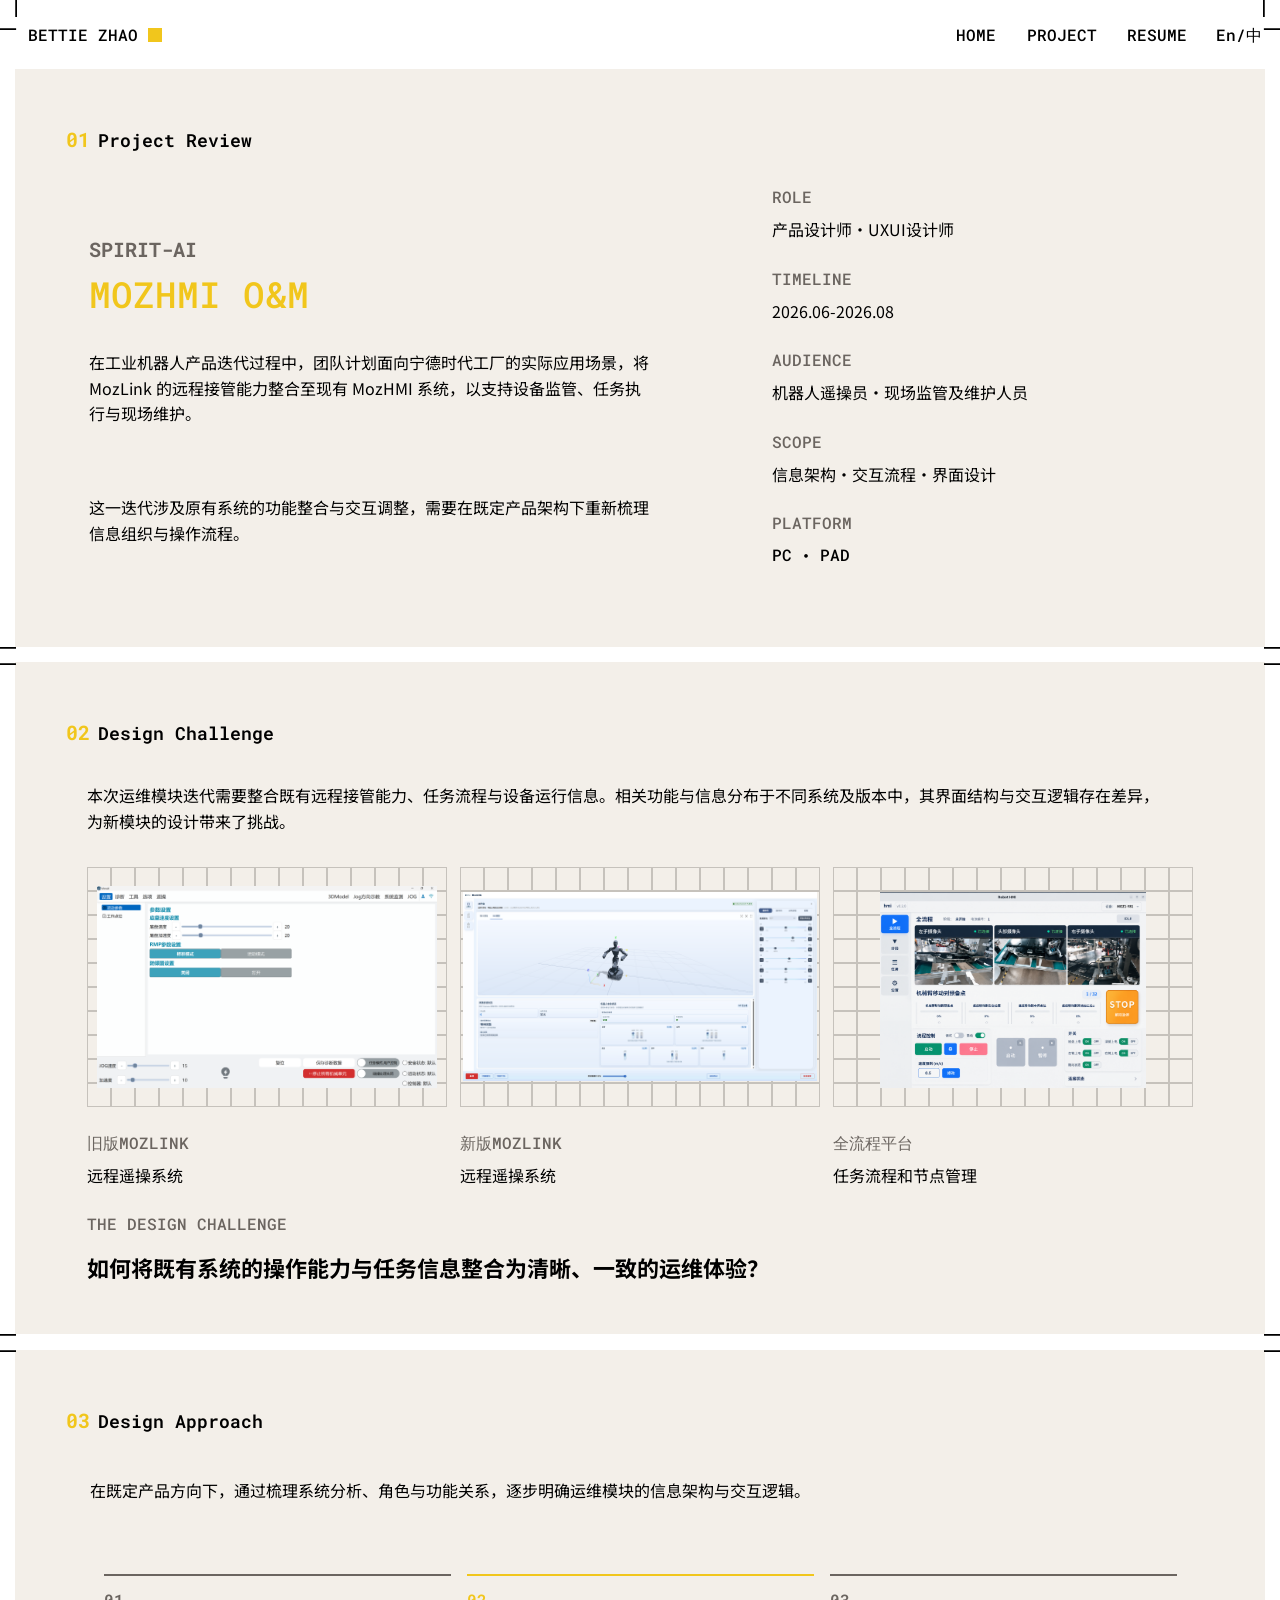
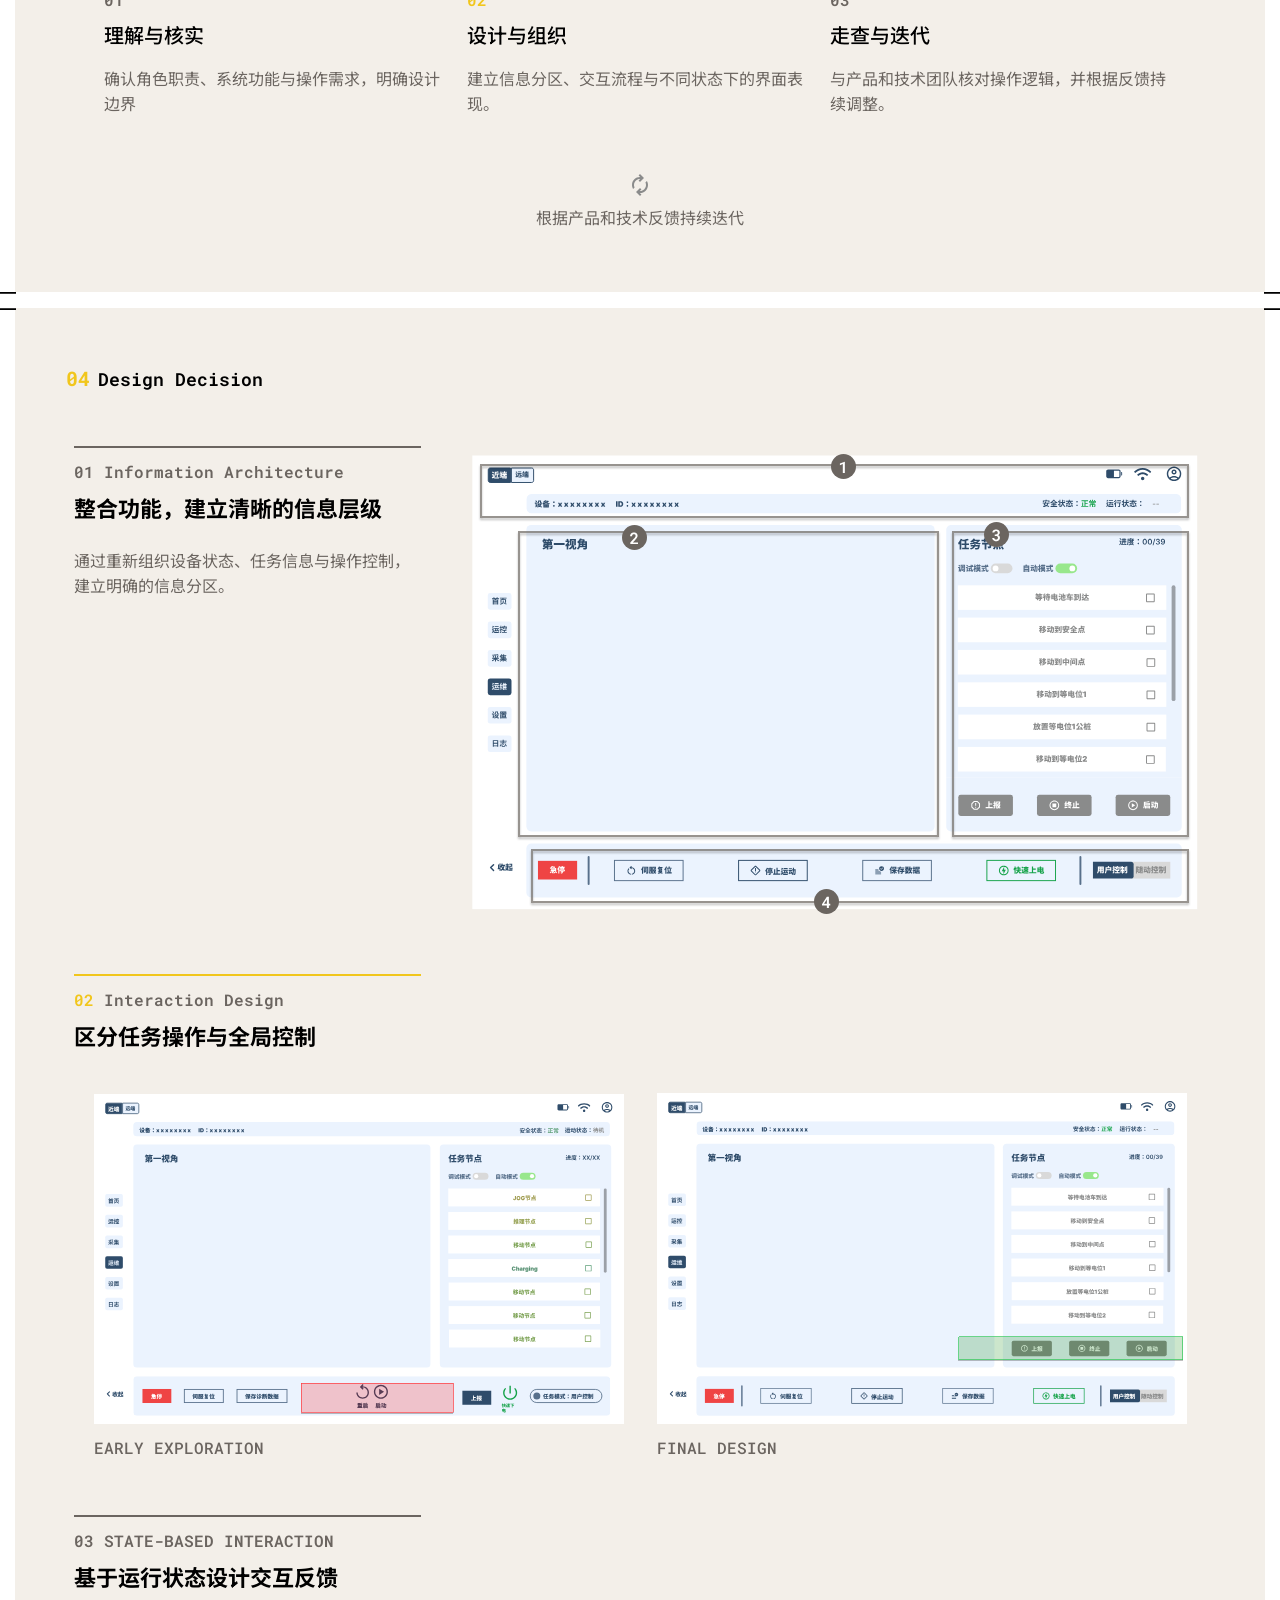
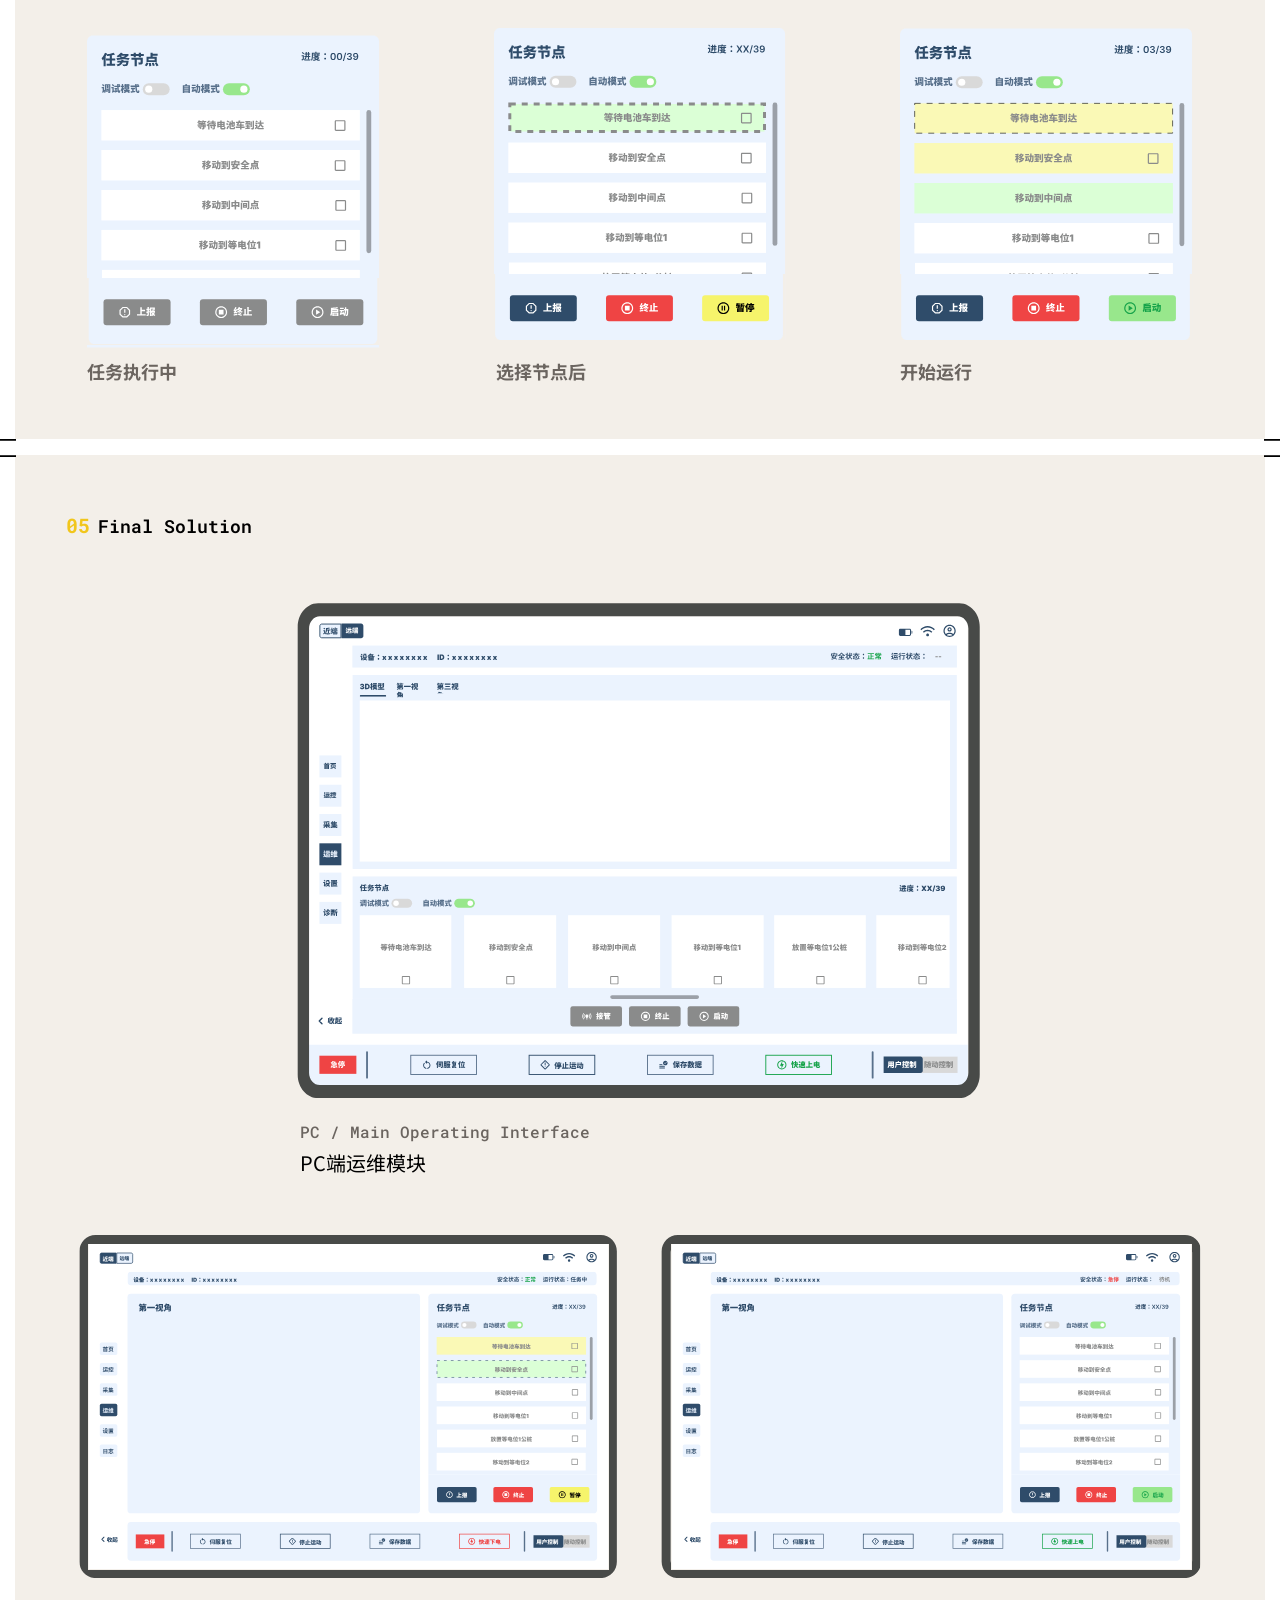
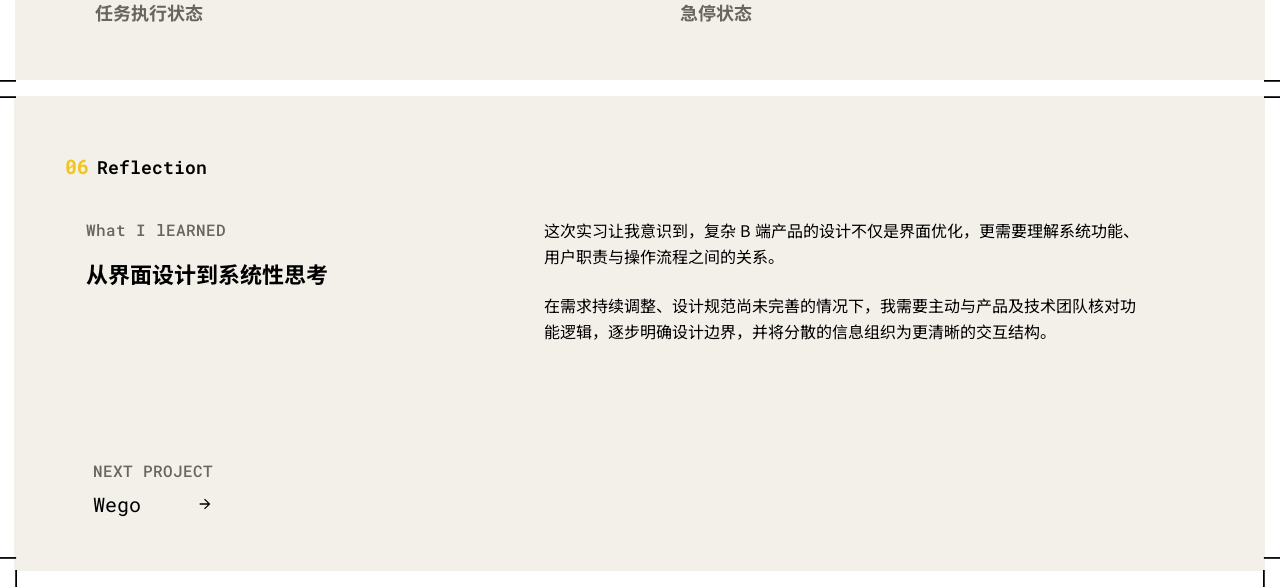
==== internship-case-zh.html @ 8022af0b "feat: publish portfolio v1 with case studies and resume" ====
<!doctype html>
<html lang="zh-CN">
  <head>
    <meta charset="utf-8">
    <meta name="viewport" content="width=device-width, initial-scale=1">
    <meta name="theme-color" content="#ffffff">
    <title>Internship Case — Bettie Zhao</title>
    <link rel="preconnect" href="https://fonts.googleapis.com">
    <link rel="preconnect" href="https://fonts.gstatic.com" crossorigin>
    <link href="https://fonts.googleapis.com/css2?family=Google+Sans+Flex:opsz,wght@18..144,600&family=Inter:wght@400;600;900&family=Noto+Sans+SC:wght@400;500;700&family=Roboto+Mono:wght@400;500;600;700&display=swap" rel="stylesheet">
    <link rel="stylesheet" href="css/tokens.css?v=2">
    <link rel="stylesheet" href="css/shared.css?v=6">
    <link rel="stylesheet" href="css/internship-case.css?v=2">
  </head>
  <body>
    <div class="internship-case">
      <header class="site-header">
        <nav class="site-navigation" aria-label="Main navigation">
          <div class="brand">
            <span class="brand-name">BETTIE ZHAO</span>
            <span class="brand-swatch" aria-hidden="true"></span>
          </div>
          <ul class="navigation-links">
            <li><a href="index.html">HOME</a></li>
            <li><a href="project-list-zh.html" aria-current="page">PROJECT</a></li>
            <li><a href="assets/documents/Zherui-Zhao-Resume.pdf" target="_blank" rel="noopener">RESUME</a></li>
            <li class="navigation-contact" hidden>CONTACT</li>
            <li class="language-label">En/中</li>
          </ul>
        </nav>
        <span class="crop-mark crop-mark--top-left"><img src="assets/decorations/crop-mark-top-left.svg" alt=""></span>
        <span class="crop-mark crop-mark--top-right"><img src="assets/decorations/crop-mark-top-right.svg" alt=""></span>
      </header>

      <main class="case-main">
        <section class="case-section case-overview" aria-labelledby="overview-title">
          <h1 class="case-section__title" id="overview-title"><span>01</span> Project Review</h1>
          <div class="case-overview__grid">
            <div class="overview__narrative">
              <div class="overview__identity">
                <p class="overview__company">SPIRIT-AI</p>
                <p class="overview__product">MOZHMI O&amp;M</p>
              </div>
              <p class="overview__summary">在工业机器人产品迭代过程中，团队计划面向宁德时代工厂的实际应用场景，将 MozLink 的远程接管能力整合至现有 MozHMI 系统，以支持设备监管、任务执行与现场维护。</p>
              <p class="overview__context">这一迭代涉及原有系统的功能整合与交互调整，需要在既定产品架构下重新梳理信息组织与操作流程。</p>
            </div>
            <dl class="overview__metadata">
            <div class="overview__meta overview__meta--role">
              <dt>ROLE</dt><dd>产品设计师·UXUI设计师</dd>
            </div>
            <div class="overview__meta overview__meta--timeline">
              <dt>TIMELINE</dt><dd>2026.06-2026.08</dd>
            </div>
            <div class="overview__meta overview__meta--audience">
              <dt>AUDIENCE</dt><dd>机器人遥操员·现场监管及维护人员</dd>
            </div>
            <div class="overview__meta overview__meta--scope">
              <dt>SCOPE</dt><dd>信息架构·交互流程·界面设计</dd>
            </div>
            <div class="overview__meta overview__meta--platform">
              <dt>PLATFORM</dt><dd><span>PC</span><span class="overview__platform-separator">·</span><span>PAD</span></dd>
            </div>
            </dl>
          </div>
        </section>

        <div class="case-divider case-divider--15" aria-hidden="true">
          <span class="crop-mark case-crop-mark case-crop-mark--left"><img src="assets/decorations/crop-mark-bottom.svg" alt=""></span>
          <span class="crop-mark case-crop-mark case-crop-mark--right"><img src="assets/decorations/crop-mark-bottom.svg" alt=""></span>
        </div>

        <section class="case-section case-challenge" aria-labelledby="challenge-title">
          <h2 class="case-section__title" id="challenge-title"><span>02</span> Design Challenge</h2>
          <p class="challenge__intro">本次运维模块迭代需要整合既有远程接管能力、任务流程与设备运行信息。相关功能与信息分布于不同系统及版本中，其界面结构与交互逻辑存在差异，为新模块的设计带来了挑战。</p>
          <div class="challenge__gallery">
            <figure class="challenge-card challenge-card--old">
              <div class="challenge-card__artwork challenge-card__artwork--grid">
                <span class="challenge-card__image-clip challenge-card__image-clip--old"><img src="assets/case-study/challenge-mozlink-new.png" alt="MozLink 旧版远程遥操系统界面"></span>
              </div>
              <figcaption><span>旧版MOZLINK</span><span>远程遥操系统</span></figcaption>
            </figure>
            <figure class="challenge-card challenge-card--new">
              <div class="challenge-card__artwork challenge-card__artwork--grid">
                <span class="challenge-card__image-clip challenge-card__image-clip--new"><img src="assets/case-study/challenge-mozlink-old.png" alt="MozLink 新版远程遥操系统界面"></span>
              </div>
              <figcaption><span>新版MOZLINK</span><span>远程遥操系统</span></figcaption>
            </figure>
            <figure class="challenge-card challenge-card--hmi">
              <div class="challenge-card__artwork challenge-card__artwork--grid">
                <span class="challenge-card__image-clip challenge-card__image-clip--hmi"><img src="assets/case-study/challenge-hmi-dashboard.png" alt="机器人 HMI 全流程平台界面"></span>
              </div>
              <figcaption><span>全流程平台</span><span>任务流程和节点管理</span></figcaption>
            </figure>
          </div>
          <div class="challenge__statement">
            <p>THE DESIGN CHALLENGE</p>
            <h3>如何将既有系统的操作能力与任务信息整合为清晰、一致的运维体验？</h3>
          </div>
        </section>

        <div class="case-divider" aria-hidden="true">
          <span class="crop-mark case-crop-mark case-crop-mark--left"><img src="assets/decorations/crop-mark-bottom.svg" alt=""></span>
          <span class="crop-mark case-crop-mark case-crop-mark--right"><img src="assets/decorations/crop-mark-bottom.svg" alt=""></span>
        </div>

        <section class="case-section case-approach" aria-labelledby="approach-title">
          <h2 class="case-section__title" id="approach-title"><span>03</span> Design Approach</h2>
          <p class="approach__intro">在既定产品方向下，通过梳理系统分析、角色与功能关系，逐步明确运维模块的信息架构与交互逻辑。</p>
          <div class="approach__steps">
            <article class="approach-step approach-step--first">
              <div class="approach-step__heading"><p class="approach-step__number">01</p><h3>理解与核实</h3></div>
              <p class="approach-step__description">确认角色职责、系统功能与操作需求，明确设计边界</p>
            </article>
            <article class="approach-step approach-step--active">
              <div class="approach-step__heading"><p class="approach-step__number">02</p><h3>设计与组织</h3></div>
              <p class="approach-step__description">建立信息分区、交互流程与不同状态下的界面表现。</p>
            </article>
            <article class="approach-step approach-step--last">
              <div class="approach-step__heading"><p class="approach-step__number">03</p><h3>走查与迭代</h3></div>
              <p class="approach-step__description">与产品和技术团队核对操作逻辑，并根据反馈持续调整。</p>
            </article>
          </div>
          <div class="approach__iteration">
            <img src="assets/case-study/approach-iteration-icon.svg" alt="">
            <p>根据产品和技术反馈持续迭代</p>
          </div>
        </section>

        <div class="case-divider" aria-hidden="true">
          <span class="crop-mark case-crop-mark case-crop-mark--left"><img src="assets/decorations/crop-mark-bottom.svg" alt=""></span>
          <span class="crop-mark case-crop-mark case-crop-mark--right"><img src="assets/decorations/crop-mark-bottom.svg" alt=""></span>
        </div>

        <section class="case-section case-decision" aria-labelledby="decision-title">
          <h2 class="case-section__title" id="decision-title"><span>04</span> Design Decision</h2>
          <div class="decision__groups">
            <div class="decision-group decision-group--ia">
            <article class="decision-note decision-note--ia">
              <div class="decision-note__heading"><p>01 Information Architecture</p><h3>整合功能，建立清晰的信息层级</h3></div>
              <p class="decision-note__description">通过重新组织设备状态、任务信息与操作控制，建立明确的信息分区。</p>
            </article>
            <figure class="decision-screen decision-screen--exploration">
              <img src="assets/case-study/decision-pad-exploration.svg" alt="运维近端 PAD 信息架构设计探索，包含操作步骤编号">
            </figure>
            </div>

            <div class="decision-group decision-group--interaction">
            <article class="decision-note decision-note--interaction">
              <div class="decision-note__heading"><p><span>02</span> Interaction Design</p><h3>区分任务操作与全局控制</h3></div>
            </article>
            <div class="decision__exploration-gallery">
              <figure class="decision-screen decision-screen--early-pc">
                <img src="assets/case-study/decision-pc-early.svg" alt="PC 运维模块交互设计探索">
              </figure>
              <figure class="decision-screen decision-screen--early-pad">
                <img src="assets/case-study/decision-pad-early.svg" alt="PAD 运维模块交互设计探索">
              </figure>
              <p class="decision__gallery-label decision__gallery-label--early">EARLY EXPLORATION</p>
              <p class="decision__gallery-label decision__gallery-label--final">FINAL DESIGN</p>
            </div>
            </div>

            <div class="decision-group decision-group--state">
            <article class="decision-note decision-note--state">
              <div class="decision-note__heading"><p>03 STATE-BASED INTERACTION</p><h3>基于运行状态设计交互反馈</h3></div>
            </article>
            <div class="decision__states">
              <figure class="decision-state decision-state--one">
                <span class="decision-state__layers"><img src="assets/case-study/decision-final-01-node.svg" alt=""><img src="assets/case-study/decision-final-01-operations.svg" alt=""></span>
                <figcaption>任务执行中</figcaption>
              </figure>
              <figure class="decision-state decision-state--two">
                <span class="decision-state__layers"><img src="assets/case-study/decision-final-02-node.svg" alt=""><img src="assets/case-study/decision-final-02-operations.svg" alt=""></span>
                <figcaption>选择节点后</figcaption>
              </figure>
              <figure class="decision-state decision-state--three">
                <span class="decision-state__layers"><img src="assets/case-study/decision-final-03-node.svg" alt=""><img src="assets/case-study/decision-final-03-operations.svg" alt=""></span>
                <figcaption>开始运行</figcaption>
              </figure>
            </div>
            </div>
          </div>
        </section>

        <div class="case-divider" aria-hidden="true">
          <span class="crop-mark case-crop-mark case-crop-mark--left"><img src="assets/decorations/crop-mark-bottom.svg" alt=""></span>
          <span class="crop-mark case-crop-mark case-crop-mark--right"><img src="assets/decorations/crop-mark-bottom.svg" alt=""></span>
        </div>

        <section class="case-section case-solution" aria-labelledby="solution-title">
          <h2 class="case-section__title" id="solution-title"><span>05</span> Final Solution</h2>
          <div class="case-solution__content">
            <figure class="solution__desktop">
              <img src="assets/case-study/solution-pc.svg" alt="PC 端主运维界面，展示完整任务执行状态">
              <figcaption><span>PC / Main Operating Interface</span><span>PC端运维模块</span></figcaption>
            </figure>
            <div class="solution__tablets">
            <figure class="solution-tablet">
              <span class="solution-tablet__device">
                <img class="solution-tablet__frame" src="assets/case-study/solution-pad-frame-01.svg" alt="">
                <img class="solution-tablet__screen" src="assets/case-study/solution-pad-01.svg" alt="">
              </span>
              <figcaption>任务执行状态</figcaption>
            </figure>
            <figure class="solution-tablet">
              <span class="solution-tablet__device">
                <img class="solution-tablet__frame" src="assets/case-study/solution-pad-frame-02.svg" alt="">
                <img class="solution-tablet__screen" src="assets/case-study/solution-pad-02.svg" alt="">
              </span>
              <figcaption>急停状态</figcaption>
            </figure>
            </div>
          </div>
        </section>

        <div class="case-divider" aria-hidden="true">
          <span class="crop-mark case-crop-mark case-crop-mark--left"><img src="assets/decorations/crop-mark-bottom.svg" alt=""></span>
          <span class="crop-mark case-crop-mark case-crop-mark--right"><img src="assets/decorations/crop-mark-bottom.svg" alt=""></span>
        </div>

        <section class="case-section case-reflection" aria-labelledby="reflection-title">
          <h2 class="case-section__title" id="reflection-title"><span>06</span> Reflection</h2>
          <div class="reflection__content">
            <div class="reflection__topic">
              <p>What I lEARNED</p>
              <h3>从界面设计到系统性思考</h3>
            </div>
            <div class="reflection__copy">
              <p>这次实习让我意识到，复杂 B 端产品的设计不仅是界面优化，更需要理解系统功能、用户职责与操作流程之间的关系。</p>
              <p>在需求持续调整、设计规范尚未完善的情况下，我需要主动与产品及技术团队核对功能逻辑，逐步明确设计边界，并将分散的信息组织为更清晰的交互结构。</p>
            </div>
          </div>
          <a class="reflection__next" href="project-list-zh.html#wego-title">
            <span>NEXT PROJECT</span>
            <span class="reflection__next-title">Wego</span>
            <img src="assets/case-study/next-project-arrow.svg" alt="">
          </a>
        </section>
      </main>

      <div class="case-page-end" aria-hidden="true">
        <span class="crop-mark case-crop-mark case-crop-mark--bottom-left"><img src="assets/decorations/crop-mark-bottom-right.svg" alt=""></span>
        <span class="crop-mark case-crop-mark case-crop-mark--bottom-right"><img src="assets/decorations/crop-mark-top-right.svg" alt=""></span>
      </div>
    </div>
  </body>
</html>
---- css/tokens.css ----
:root {
  color-scheme: light;
  --color-page: #ffffff;
  --color-paper: #f3efe9;
  --color-ink: #000000;
  --color-accent: #f1c61c;

  --font-navigation: "Roboto Mono", monospace;
  --font-body: "Noto Sans SC", sans-serif;
  --font-display: "Google Sans Flex", sans-serif;

  --font-size-navigation: 16px;
  --font-size-intro: 36px;
  --page-gutter: 1.25vw;
  --page-gutter-left: 1.25vw;
  --page-gutter-right: 1.09375vw;
}
---- css/shared.css ----
* {
  box-sizing: border-box;
}

html,
body {
  margin: 0;
  background: var(--color-page);
  color: var(--color-ink);
}

body {
  font-family: var(--font-navigation);
}

.site-header {
  position: relative;
  height: 69px;
}

.site-navigation {
  position: relative;
  width: 100%;
  height: 69px;
  background: var(--color-page);
  font-size: var(--font-size-navigation);
  font-weight: 500;
  line-height: normal;
}

.brand,
.navigation-links {
  position: absolute;
  top: 24px;
  margin: 0;
  padding: 0;
}

.brand {
  left: 28px;
  display: flex;
  align-items: center;
}

.brand-swatch {
  width: 14px;
  height: 14px;
  margin-left: 10px;
  background: var(--color-accent);
}

.navigation-links {
  top: 0;
  left: 0;
  width: 100%;
  height: 100%;
  list-style: none;
}

.navigation-links li {
  position: absolute;
  top: 24px;
  white-space: nowrap;
}

.navigation-links li:nth-child(1) {
  left: 66.796875%;
}

.navigation-links li:nth-child(2) {
  left: 72.34375%;
}

.navigation-links li:nth-child(3) {
  left: 80.15625%;
}

.navigation-links li:nth-child(4) {
  left: 87.1875%;
}

.navigation-links li:nth-child(5) {
  left: 95%;
}

.navigation-links a {
  color: inherit;
  text-decoration: none;
}

.crop-mark {
  position: absolute;
  width: 16px;
  height: 29.063px;
  overflow: visible;
}

.crop-mark img {
  position: absolute;
  top: 0;
  left: 0;
  width: auto;
  height: auto;
}

.crop-mark--top-left {
  top: 0;
  left: 0;
}

.crop-mark--top-right {
  top: 0;
  right: 0;
  transform: rotate(180deg) scaleY(-1);
}

.crop-mark--divider-left {
  top: 832px;
  left: 0;
  height: 16px;
}

.crop-mark--divider-right {
  top: 832px;
  right: 0;
  height: 16px;
}

.crop-mark--bottom-left {
  top: 1636px;
  left: 0;
  transform: scaleY(-1);
}

.crop-mark--bottom-right {
  top: 1636px;
  right: 0;
  transform: rotate(180deg);
}

/* Keep the final white strip consistent across all portfolio pages. */
.internship-case > .case-page-end {
  height: 16px;
  overflow: visible;
}

.internship-case > .case-page-end .crop-mark,
.portfolio-page > .crop-mark--bottom-left,
.portfolio-page > .crop-mark--bottom-right,
.project-page > .crop-mark--bottom-left,
.project-page > .crop-mark--bottom-right {
  top: auto;
  bottom: 0;
  height: 29.063px;
  overflow: visible;
}

/* CONTACT is temporarily hidden; keep the remaining group aligned to Figma. */
.navigation-links .navigation-contact { display: none; }
.navigation-links li:nth-child(1) { left: 74.6875%; }
.navigation-links li:nth-child(2) { left: 80.234375%; }
.navigation-links li:nth-child(3) { left: 88.046875%; }
.navigation-links li.language-label { left: 95%; }

.navigation-links li { transition: color 180ms ease; }
.navigation-links li:hover,
.navigation-links a:focus-visible,
.navigation-links a:active { color: #F1C61C; }

/* Text links keep their colour and lead with a small arrow movement. */
.project-view img,
.reflection__next img {
  transition: transform 220ms cubic-bezier(.2, .7, .3, 1);
}
.project-view:is(:hover, :focus-visible) img,
.reflection__next:is(:hover, :focus-visible) img {
  transform: translateX(5px);
}
.project-view:active img,
.reflection__next:active img { transform: translateX(3px); }

@media (prefers-reduced-motion: reduce) {
  .navigation-links li,
  .project-view img,
  .reflection__next img { transition: none; }
  .project-view:is(:hover, :focus-visible, :active) img,
  .reflection__next:is(:hover, :focus-visible, :active) img { transform: none; }
}

.project-view > span,
.reflection__next-title,
.urt-back > span { display: inline-block; transition: transform 220ms ease; }
.project-view:is(:hover, :focus-visible) > span,
.reflection__next:is(:hover, :focus-visible) .reflection__next-title,
.urt-back:is(:hover, :focus-visible) > span { transform: translateX(2px); }
@media (prefers-reduced-motion: reduce) {
  .project-view > span,
  .reflection__next-title,
  .urt-back > span { transition: none; transform: none !important; }
}
---- css/internship-case.css ----
.internship-case {
  --case-gutter: 1.171875vw;
  --case-content-gutter: 51px;
  --case-grid: url("../assets/decorations/grid.png");
  --color-muted: #6b6560;
  --case-space-1: 8px;
  --case-space-2: 16px;
  --case-space-3: 24px;
  --case-space-4: 32px;
  position: relative;
  width: 100%;
  background: var(--color-page);
}

.case-main {
  display: flex;
  flex-direction: column;
}

.case-section {
  flex: 0 0 auto;
  width: calc(100% - 2 * var(--case-gutter));
  margin-inline: var(--case-gutter);
  padding: 57px var(--case-content-gutter);
  background: var(--color-paper);
}

.case-overview { min-height: 578px; }
.case-challenge { min-height: 672px; padding-bottom: 50px; }
.case-approach { min-height: 542px; }
.case-decision { min-height: 1731px; }
.case-solution { min-height: 1225px; }
.case-reflection {
  min-height: 475px;
  display: flex;
  flex-direction: column;
  padding-bottom: 54px;
  width: calc(100% - var(--case-gutter) - 1.09375vw);
  margin-inline: 1.09375vw var(--case-gutter);
}

.case-section__title {
  display: flex;
  align-items: baseline;
  gap: 8px;
  margin: 0 0 var(--case-space-4);
  color: var(--color-ink);
  font-family: var(--font-navigation);
  font-size: 18px;
  font-weight: 600;
  line-height: 26px;
}

.case-reflection > .case-section__title { margin-bottom: 0; }

.case-section__title span {
  color: var(--color-accent);
  font-size: 20px;
  font-weight: 700;
}

.case-divider {
  position: relative;
  flex: 0 0 16px;
  background: var(--color-page);
}

.case-divider--15 {
  flex-basis: 15px;
}

.case-crop-mark {
  top: 0;
  z-index: 3;
  height: 16px;
}

.case-crop-mark--left {
  left: 0;
}

.case-crop-mark--right {
  right: 0;
}

.case-overview__grid {
  display: grid;
  grid-template-columns: minmax(0, 620px) minmax(324px, 1fr);
  align-items: start;
  gap: 86px;
}

.overview__narrative {
  display: flex;
  flex-direction: column;
  align-items: flex-start;
  padding: 52px 0 0 23px;
}

.overview__identity {
  display: flex;
  flex-direction: column;
  margin: 0 0 34px;
}

.overview__company,
.overview__product {
  margin: 0;
  font-family: var(--font-navigation);
  line-height: 1.2;
  white-space: nowrap;
}

.overview__company {
  color: var(--color-muted);
  font-size: 20px;
  font-weight: 700;
}

.overview__product {
  margin-top: 12px;
  color: var(--color-accent);
  font-size: 36px;
  font-weight: 500;
}

.overview__summary,
.overview__context,
.challenge__intro,
.approach__intro,
.approach-step__description,
.decision-note__description,
.reflection__copy {
  color: var(--color-ink);
  font-family: var(--font-body);
  font-size: 16px;
  font-weight: 400;
  line-height: 1.6;
}

.overview__summary,
.overview__context {
  max-width: 560px;
  margin: 0;
}

.overview__context {
  margin-top: 68px;
}

.overview__metadata {
  display: grid;
  grid-template-columns: minmax(0, 1fr);
  gap: var(--case-space-3);
  margin: 0;
  padding: 0;
  max-width: 324px;
  font-family: var(--font-navigation);
}

.overview__meta {
  display: flex;
  flex-direction: column;
  align-items: flex-start;
  gap: var(--case-space-1);
}

.overview__meta dt,
.overview__meta dd {
  margin: 0;
}

.overview__meta dt {
  color: var(--color-muted);
  font-size: 16px;
  font-weight: 500;
  line-height: 24px;
}

.overview__meta dd {
  color: var(--color-ink);
  font-family: var(--font-body);
  font-size: 16px;
  font-weight: 400;
  line-height: 1.6;
}

.overview__meta--platform dd {
  display: flex;
  gap: 6px;
  font-family: var(--font-navigation);
  font-size: 16px;
  font-weight: 500;
  line-height: 24px;
}

.overview__platform-separator {
  font-family: var(--font-body);
}

.challenge__intro {
  max-width: 1083px;
  margin: 37px 0 33px 21px;
}

.challenge__gallery {
  display: grid;
  grid-template-columns: repeat(3, minmax(0, 1fr));
  gap: 13px;
  width: min(1106px, 100%);
  margin-inline: auto;
}

.challenge-card {
  width: 100%;
  margin: 0;
}

.challenge-card__artwork {
  position: relative;
  width: 100%;
  aspect-ratio: 3 / 2;
}

.challenge-card__artwork--grid {
  background-image: var(--case-grid);
  background-repeat: repeat;
  background-size: 24px 24px;
}

.challenge-card__image-clip {
  position: absolute;
  display: block;
  overflow: hidden;
}

.challenge-card__image-clip img {
  display: block;
  max-width: none;
}

.challenge-card__image-clip--old {
  top: 7.9%;
  left: 2.78%;
  width: 94.33%;
  height: 84.11%;
}

.challenge-card__image-clip--old img {
  width: 100%;
  height: 103.79%;
}

.challenge-card__image-clip--new {
  top: 10.42%;
  left: 0.83%;
  width: 98.33%;
  height: 78.75%;
}

.challenge-card__image-clip--new img {
  width: 100%;
  height: 100%;
  object-fit: cover;
}

.challenge-card__image-clip--hmi {
  top: 10.42%;
  left: 13.06%;
  width: 73.89%;
  height: 81.67%;
}

.challenge-card__image-clip--hmi img {
  position: absolute;
  top: -5.43%;
  left: -4.95%;
  width: 105.39%;
  height: 107.21%;
}

.challenge-card figcaption {
  display: flex;
  flex-direction: column;
  gap: var(--case-space-1);
  margin-top: var(--case-space-3);
}

.challenge-card figcaption span:first-child {
  color: var(--color-muted);
  font-family: var(--font-navigation);
  font-size: 16px;
  font-weight: 500;
  line-height: 24px;
}

.challenge-card figcaption span:last-child {
  color: var(--color-ink);
  font-family: var(--font-body);
  font-size: 16px;
  font-weight: 400;
  line-height: 1.6;
}

.challenge__statement {
  display: flex;
  flex-direction: column;
  gap: var(--case-space-2);
  margin: 23.2px 0 0 21px;
}

.challenge__statement p,
.challenge__statement h3 {
  margin: 0;
}

.challenge__statement p {
  color: var(--color-muted);
  font-family: var(--font-navigation);
  font-size: 16px;
  font-weight: 500;
  line-height: 24px;
}

.challenge__statement h3 {
  max-width: 806px;
  color: var(--color-ink);
  font-family: var(--font-body);
  font-size: 22px;
  font-weight: 700;
  line-height: 1.45;
}

.approach__intro {
  margin: 44px 0 70px 24px;
}

.approach__steps {
  display: grid;
  grid-template-columns: repeat(3, minmax(0, 1fr));
  gap: var(--case-space-2);
  width: min(1073px, 100%);
  margin-inline: auto;
}

.approach-step {
  display: flex;
  flex-direction: column;
  align-items: flex-start;
  gap: var(--case-space-2);
  min-width: 0;
  padding-top: 12px;
  border-top: 2px solid var(--color-muted);
}

.approach-step--active {
  border-color: var(--color-accent);
}

.approach-step__heading {
  display: flex;
  flex-direction: column;
  align-items: flex-start;
  gap: var(--case-space-1);
}

.approach-step__number,
.approach-step h3,
.approach-step__description {
  margin: 0;
}

.approach-step__number {
  color: var(--color-muted);
  font-family: var(--font-navigation);
  font-size: 16px;
  font-weight: 600;
  line-height: 24px;
}

.approach-step--active .approach-step__number {
  color: var(--color-accent);
}

.approach-step h3 {
  color: var(--color-ink);
  font-family: var(--font-body);
  font-size: 20px;
  font-weight: 500;
  line-height: 1.5;
}

.approach-step__description {
  color: var(--color-muted);
}

.approach__iteration {
  display: flex;
  flex-direction: column;
  align-items: center;
  gap: var(--case-space-1);
  margin-top: 56px;
}

.approach__iteration img {
  display: block;
  width: 24px;
  height: 24px;
}

.approach__iteration p {
  margin: 0;
  color: var(--color-muted);
  font-family: var(--font-body);
  font-size: 16px;
  font-weight: 400;
  line-height: 1.6;
}

.decision__groups {
  display: flex;
  flex-direction: column;
  gap: 55px;
  margin: 54px auto 0;
  width: min(1132px, 100%);
}

.decision-group {
  display: grid;
  grid-template-columns: minmax(280px, 0.62fr) minmax(0, 1fr);
  align-items: start;
  column-gap: var(--case-space-4);
}

.decision-note {
  min-width: 0;
}

.decision-note__heading {
  display: flex;
  flex-direction: column;
  gap: var(--case-space-1);
  padding-top: 12px;
  border-top: 2px solid var(--color-muted);
}

.decision-note--interaction .decision-note__heading {
  border-color: var(--color-accent);
}

.decision-note__heading p,
.decision-note__heading h3,
.decision-note__description {
  margin: 0;
}

.decision-note__heading p {
  color: var(--color-muted);
  font-family: var(--font-navigation);
  font-size: 16px;
  font-weight: 600;
  line-height: 24px;
}

.decision-note__heading p span {
  color: var(--color-accent);
}

.decision-note--ia .decision-note__heading p span,
.decision-note--state .decision-note__heading p {
  color: var(--color-muted);
}

.decision-note__heading h3 {
  color: var(--color-ink);
  font-family: var(--font-body);
  font-size: 22px;
  font-weight: 700;
  line-height: 1.45;
}

.decision-note__description {
  margin-top: var(--case-space-3);
  color: var(--color-muted);
  font-family: var(--font-body);
  font-size: 16px;
  font-weight: 400;
  line-height: 1.6;
}

.decision-screen {
  min-width: 0;
  margin: 0;
}

.decision-screen img {
  display: block;
  width: 100%;
  height: auto;
}

.decision-group--ia .decision-screen {
  width: 100%;
}

.decision-group--ia {
  grid-template-columns: minmax(0, 347fr) minmax(0, 742fr);
  column-gap: 43px;
}

.decision-group--ia .decision-note { min-height: 186px; }

.decision-group--interaction,
.decision-group--state {
  display: flex;
  flex-direction: column;
  align-items: flex-start;
}

.decision-group--interaction .decision-note,
.decision-group--state .decision-note {
  width: 347px;
  max-width: 540px;
  min-height: 87px;
}

.decision__exploration-gallery {
  display: grid;
  grid-template-columns: repeat(2, minmax(0, 1fr));
  gap: 11px 33px;
  width: min(1093px, 100%);
  margin: 33px auto 0;
}

.decision-screen--early-pc,
.decision-screen--early-pad {
  width: 100%;
}

.decision-screen--early-pad {
  position: relative;
  top: -1px;
}

.decision__gallery-label {
  margin: 0;
  color: var(--color-muted);
  font-family: var(--font-navigation);
  font-size: 16px;
  font-weight: 500;
  line-height: 24px;
}

.decision__gallery-label--early {
  grid-column: 1;
}

.decision__gallery-label--final {
  grid-column: 2;
}

.decision__states {
  display: grid;
  grid-template-columns: repeat(3, minmax(0, 292.09px));
  justify-content: space-between;
  align-items: start;
  width: min(1105.05px, 100%);
  margin: 26px auto 0;
}

.decision-state:nth-child(1) { grid-column: 1; margin-top: 7px; }
.decision-state:nth-child(2) { grid-column: 2; }
.decision-state:nth-child(3) { grid-column: 3; }
.decision-state:nth-child(1) .decision-state__layers { height: 312.94px; }
.decision-state:nth-child(2) .decision-state__layers { height: 313.04px; }

.decision-state {
  min-width: 0;
  margin: 0;
}

.decision-state__layers {
  position: relative;
  display: block;
  width: 100%;
  height: 313px;
}

.decision-state__layers img {
  position: absolute;
  display: block;
  max-width: none;
}

.decision-state__layers img:first-child {
  inset: 0;
  width: 100%;
  height: 100%;
}

.decision-state__layers img:last-child {
  top: 77.64%;
  left: 0;
  width: 99.66%;
  height: 21.41%;
}

.decision-state--two .decision-state__layers img:last-child,
.decision-state--three .decision-state__layers img:last-child {
  top: 78.59%;
}

.decision-state figcaption {
  margin-top: 19px;
  color: var(--color-muted);
  font-family: var(--font-body);
  font-size: 18px;
  font-weight: 700;
  line-height: 22px;
}

.decision-state--one figcaption { margin-top: 12px; }
.decision-state--two figcaption { margin-left: 2px; }

.case-solution__content {
  display: flex;
  flex-direction: column;
  align-items: flex-start;
  gap: 59px;
  margin-top: 63px;
}

.solution__desktop {
  width: min(689px, 100%);
  margin: 0 auto;
}

.solution__desktop > img {
  display: block;
  width: 100%;
  height: auto;
  aspect-ratio: 689 / 498.273;
}

.solution__desktop figcaption {
  display: flex;
  flex-direction: column;
  gap: var(--case-space-1);
  width: 228px;
  margin: 20.727px 0 0 4px;
}

.solution__desktop figcaption span:first-child {
  color: var(--color-muted);
  font-family: var(--font-navigation);
  font-size: 16px;
  font-weight: 500;
  line-height: 21px;
  white-space: nowrap;
}

.solution__desktop figcaption span:last-child {
  color: var(--color-ink);
  font-family: var(--font-body);
  font-size: 20px;
  font-weight: 400;
  line-height: 26px;
}

.solution__tablets {
  display: grid;
  grid-template-columns: 539.323px 540.71px;
  gap: 41.966px;
  width: 1122px;
  margin-inline: auto;
}

.solution-tablet {
  min-width: 0;
  margin: 0;
}

.solution-tablet__device {
  position: relative;
  display: block;
  width: 539.323px;
  height: 344.057px;
}

.solution-tablet__frame,
.solution-tablet__screen {
  position: absolute;
  display: block;
  max-width: none;
}

.solution-tablet__frame {
  inset: 0;
  width: 100%;
  height: 100%;
}

.solution-tablet__screen {
  top: 9.364px;
  left: 9.364px;
  width: 520.941px;
  height: 326.022px;
}

.solution-tablet:nth-child(2) .solution-tablet__screen {
  top: 8.671px;
  left: 10.405px;
}

.solution-tablet:nth-child(2) .solution-tablet__device {
  width: 540.71px;
}

.solution-tablet figcaption {
  width: 108px;
  margin: 22px 0 0 16px;
  color: var(--color-muted);
  font-family: var(--font-body);
  font-size: 18px;
  font-weight: 700;
  line-height: 22px;
}

.solution-tablet:nth-child(2) figcaption {
  width: 72px;
  margin: 21.92px 0 0 19.71px;
}

.reflection__content {
  display: grid;
  grid-template-columns: 279px 595px;
  gap: 179px;
  align-items: start;
  margin: 38px 0 0 21px;
}

.reflection__topic {
  display: flex;
  flex-direction: column;
  gap: var(--case-space-2);
}

.reflection__topic p,
.reflection__topic h3 {
  margin: 0;
}

.reflection__topic p {
  color: var(--color-muted);
  font-family: var(--font-navigation);
  font-size: 16px;
  font-weight: 500;
  line-height: 24px;
}

.reflection__topic h3 {
  color: var(--color-ink);
  font-family: var(--font-body);
  font-size: 22px;
  font-weight: 700;
  line-height: 1.45;
}

.reflection__copy,
.reflection__copy p {
  margin: 0;
}

.reflection__copy p + p {
  margin-top: var(--case-space-3);
}

.reflection__next {
  display: grid;
  grid-template-columns: auto 16px;
  grid-template-rows: auto auto;
  align-items: center;
  gap: var(--case-space-1) 8px;
  width: fit-content;
  margin-top: auto;
  margin-left: 28px;
  color: inherit;
  text-decoration: none;
}

.reflection__next > span:first-child {
  grid-column: 1 / -1;
  color: var(--color-muted);
  font-family: var(--font-navigation);
  font-size: 16px;
  font-weight: 500;
  line-height: 24px;
  white-space: nowrap;
}

.reflection__next-title {
  color: var(--color-ink);
  font-family: var(--font-navigation);
  font-size: 20px;
  font-weight: 400;
  line-height: 26px;
}

.reflection__next img {
  display: block;
  width: 16px;
  height: 16px;
}

.case-page-end {
  position: relative;
  height: 48px;
}

.case-page-end .crop-mark {
  top: auto;
  bottom: 0;
}

.case-page-end .case-crop-mark--bottom-left {
  left: 0;
  transform: scaleY(-1);
}

.case-page-end .case-crop-mark--bottom-right {
  right: 0;
  transform: rotate(180deg);
}
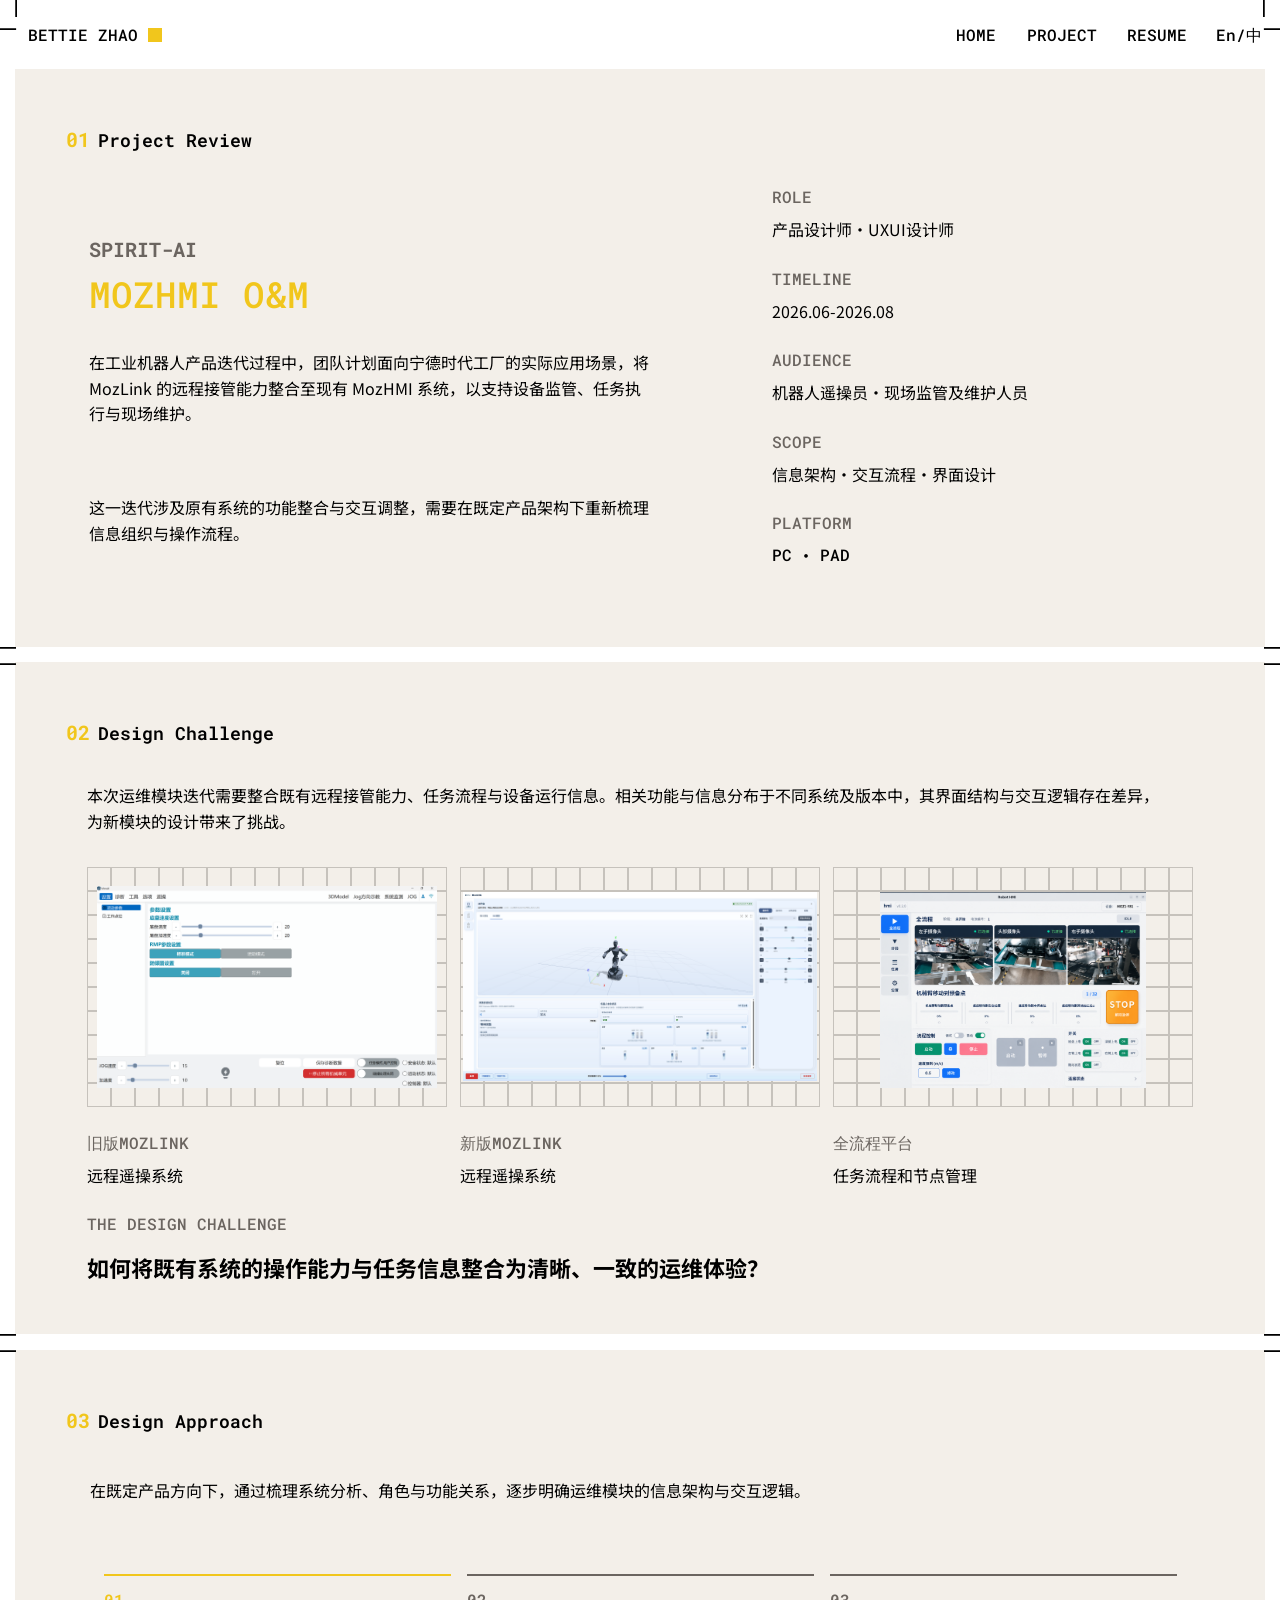
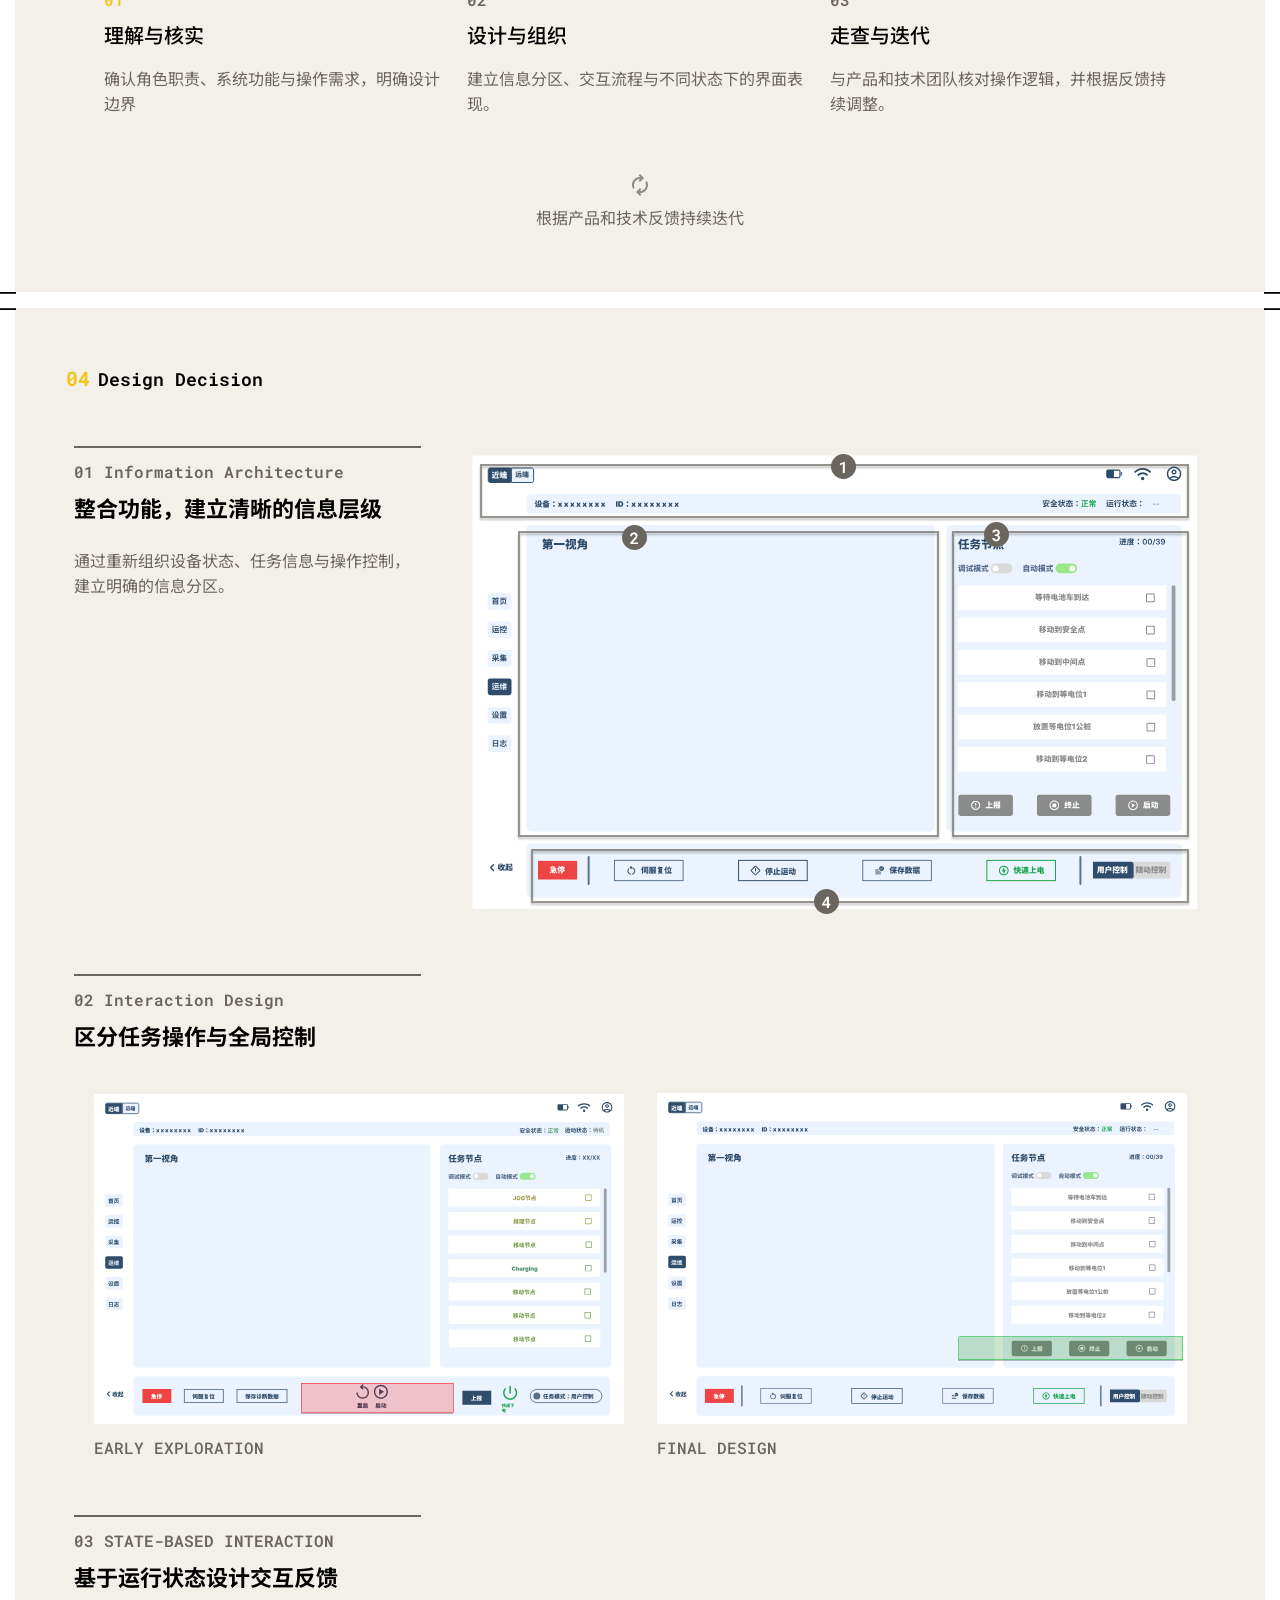
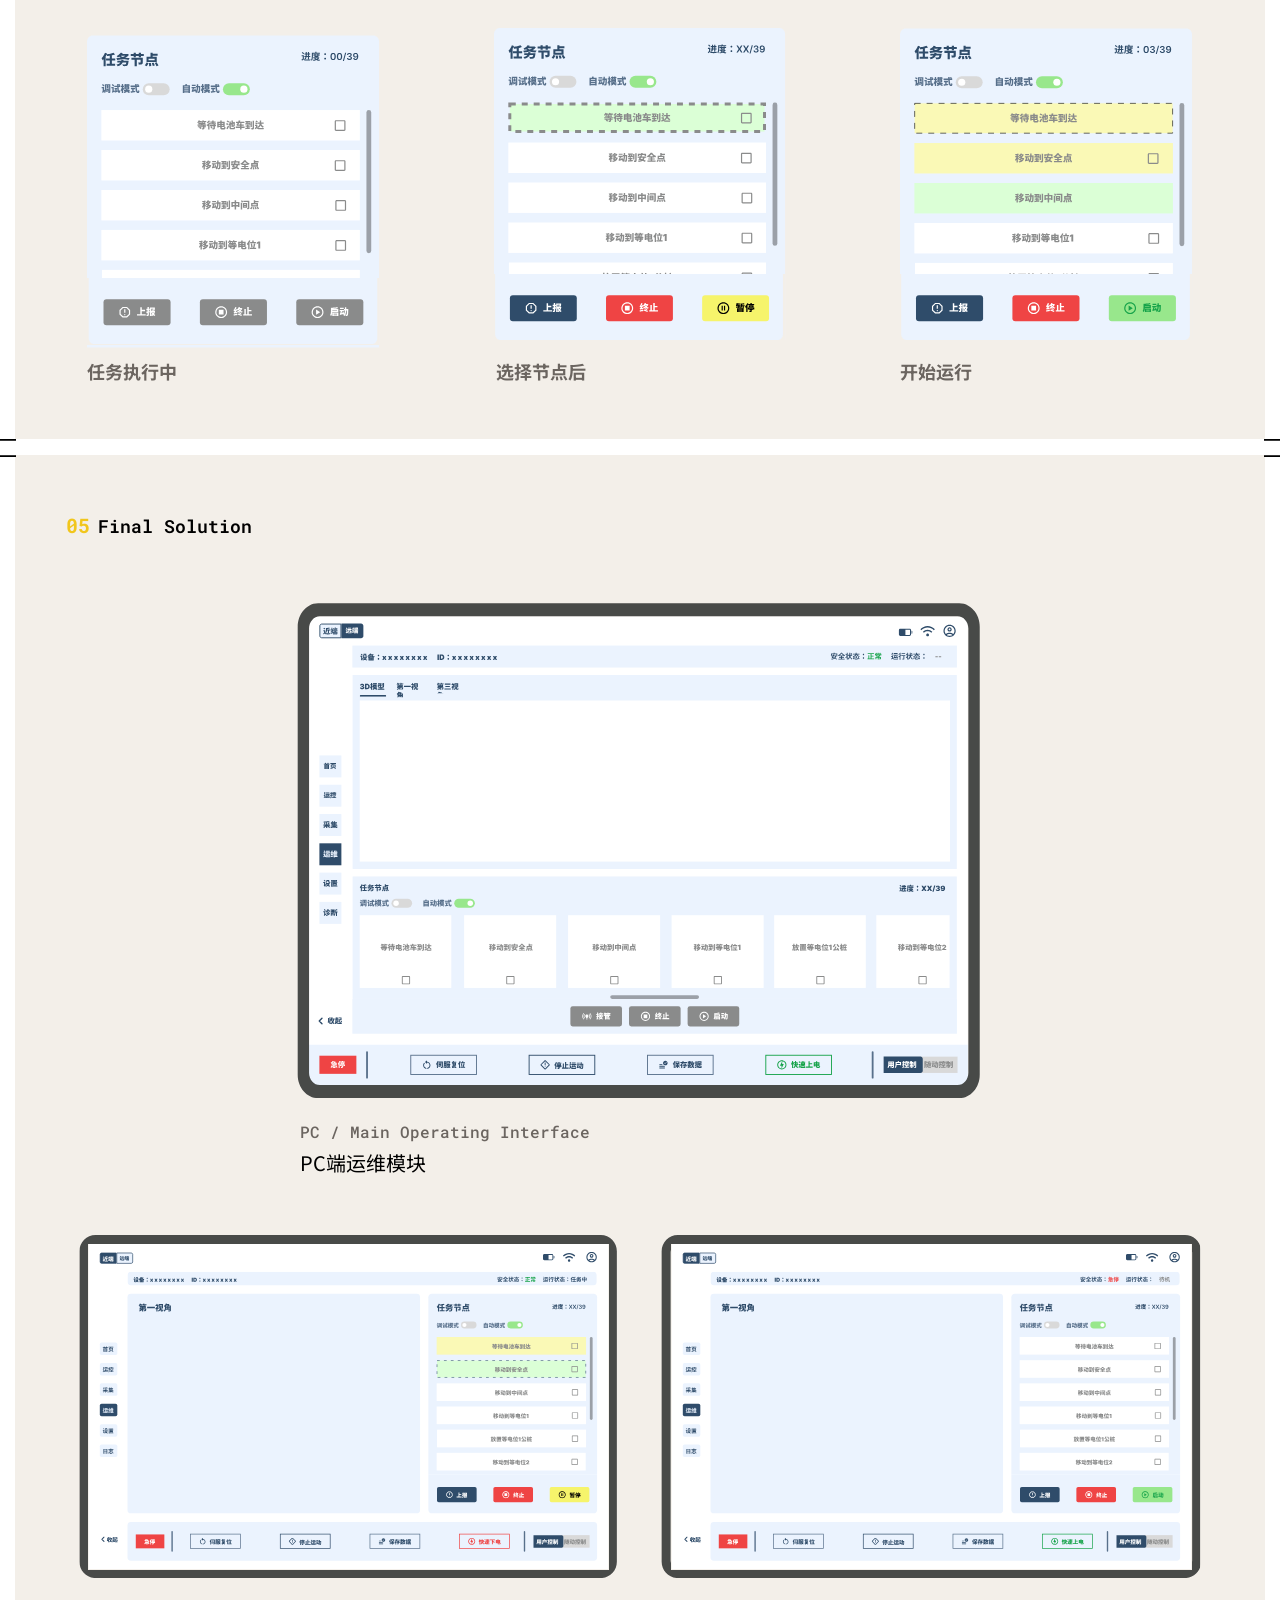
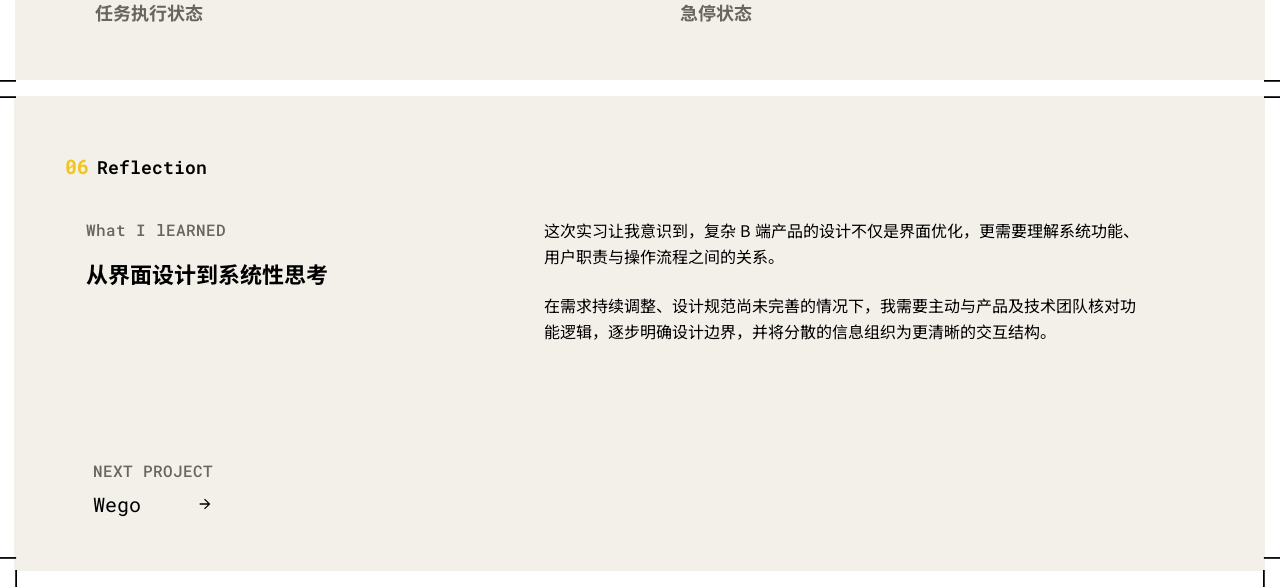
==== commit e9077081: "Update portfolio interactions, about section and sticky navigation" ====
--- a/internship-case-zh.html
+++ b/internship-case-zh.html
@@ -9,15 +9,17 @@
     <link rel="preconnect" href="https://fonts.gstatic.com" crossorigin>
     <link href="https://fonts.googleapis.com/css2?family=Google+Sans+Flex:opsz,wght@18..144,600&family=Inter:wght@400;600;900&family=Noto+Sans+SC:wght@400;500;700&family=Roboto+Mono:wght@400;500;600;700&display=swap" rel="stylesheet">
     <link rel="stylesheet" href="css/tokens.css?v=2">
-    <link rel="stylesheet" href="css/shared.css?v=6">
-    <link rel="stylesheet" href="css/internship-case.css?v=2">
-  </head>
+    <link rel="stylesheet" href="css/shared.css?v=8">
+    <link rel="stylesheet" href="css/internship-case.css?v=4">
+  <link rel="stylesheet" href="css/case-interactions.css?v=2">
+<script src="js/case-interactions.js?v=2" defer></script>
+</head>
   <body>
     <div class="internship-case">
       <header class="site-header">
         <nav class="site-navigation" aria-label="Main navigation">
           <div class="brand">
-            <span class="brand-name">BETTIE ZHAO</span>
+            <a class="brand-name" href="index.html#about">BETTIE ZHAO</a>
             <span class="brand-swatch" aria-hidden="true"></span>
           </div>
           <ul class="navigation-links">
--- a/css/tokens.css
+++ b/css/tokens.css
@@ -11,6 +11,7 @@
 
   --font-size-navigation: 16px;
   --font-size-intro: 36px;
+  --section-stage-height: 763px;
   --page-gutter: 1.25vw;
   --page-gutter-left: 1.25vw;
   --page-gutter-right: 1.09375vw;
--- a/css/shared.css
+++ b/css/shared.css
@@ -14,8 +14,11 @@
 }
 
 .site-header {
-  position: relative;
+  position: sticky;
+  top: 0;
+  z-index: 100;
   height: 69px;
+  background: var(--color-page);
 }
 
 .site-navigation {
@@ -198,3 +201,17 @@
   .reflection__next-title,
   .urt-back > span { transition: none; transform: none !important; }
 }
+
+/* Every page offers the same route back to the homepage introduction. */
+.brand { z-index: 1; }
+a.brand-name { color: inherit; text-decoration: none; transition: color 180ms ease; }
+a.brand-name:is(:hover, :focus-visible, :active) { color: var(--color-accent); }
+@media (prefers-reduced-motion: reduce) {
+  a.brand-name { transition: none; }
+}
+
+/* Keep anchor destinations below the pinned navigation. */
+html { scroll-padding-top: 85px; }
+@media (max-width: 600px) {
+  html:has(.wego-case) { scroll-padding-top: 128px; }
+}
--- a/css/case-interactions.css
+++ b/css/case-interactions.css
@@ -0,0 +1,22 @@
+/* Lines and their numbers share one accent state; titles retain their ink colour. */
+.internship-case .case-section .case-accent-line {
+  border-top-color: var(--color-muted);
+  transition: border-color 180ms ease;
+}
+.internship-case .case-section .case-accent-number {
+  color: var(--color-muted);
+  transition: color 180ms ease;
+}
+.internship-case .case-section [data-case-hover].is-case-hover .case-accent-line,
+.internship-case .case-section [data-case-hover].case-accent-line.is-case-hover,
+.internship-case .case-section .is-case-reading .case-accent-line {
+  border-top-color: var(--color-accent);
+}
+.internship-case .case-section [data-case-hover].is-case-hover .case-accent-number,
+.internship-case .case-section .is-case-reading .case-accent-number {
+  color: var(--color-accent);
+}
+@media (prefers-reduced-motion: reduce) {
+  .internship-case .case-section .case-accent-line,
+  .internship-case .case-section .case-accent-number { transition: none; }
+}
